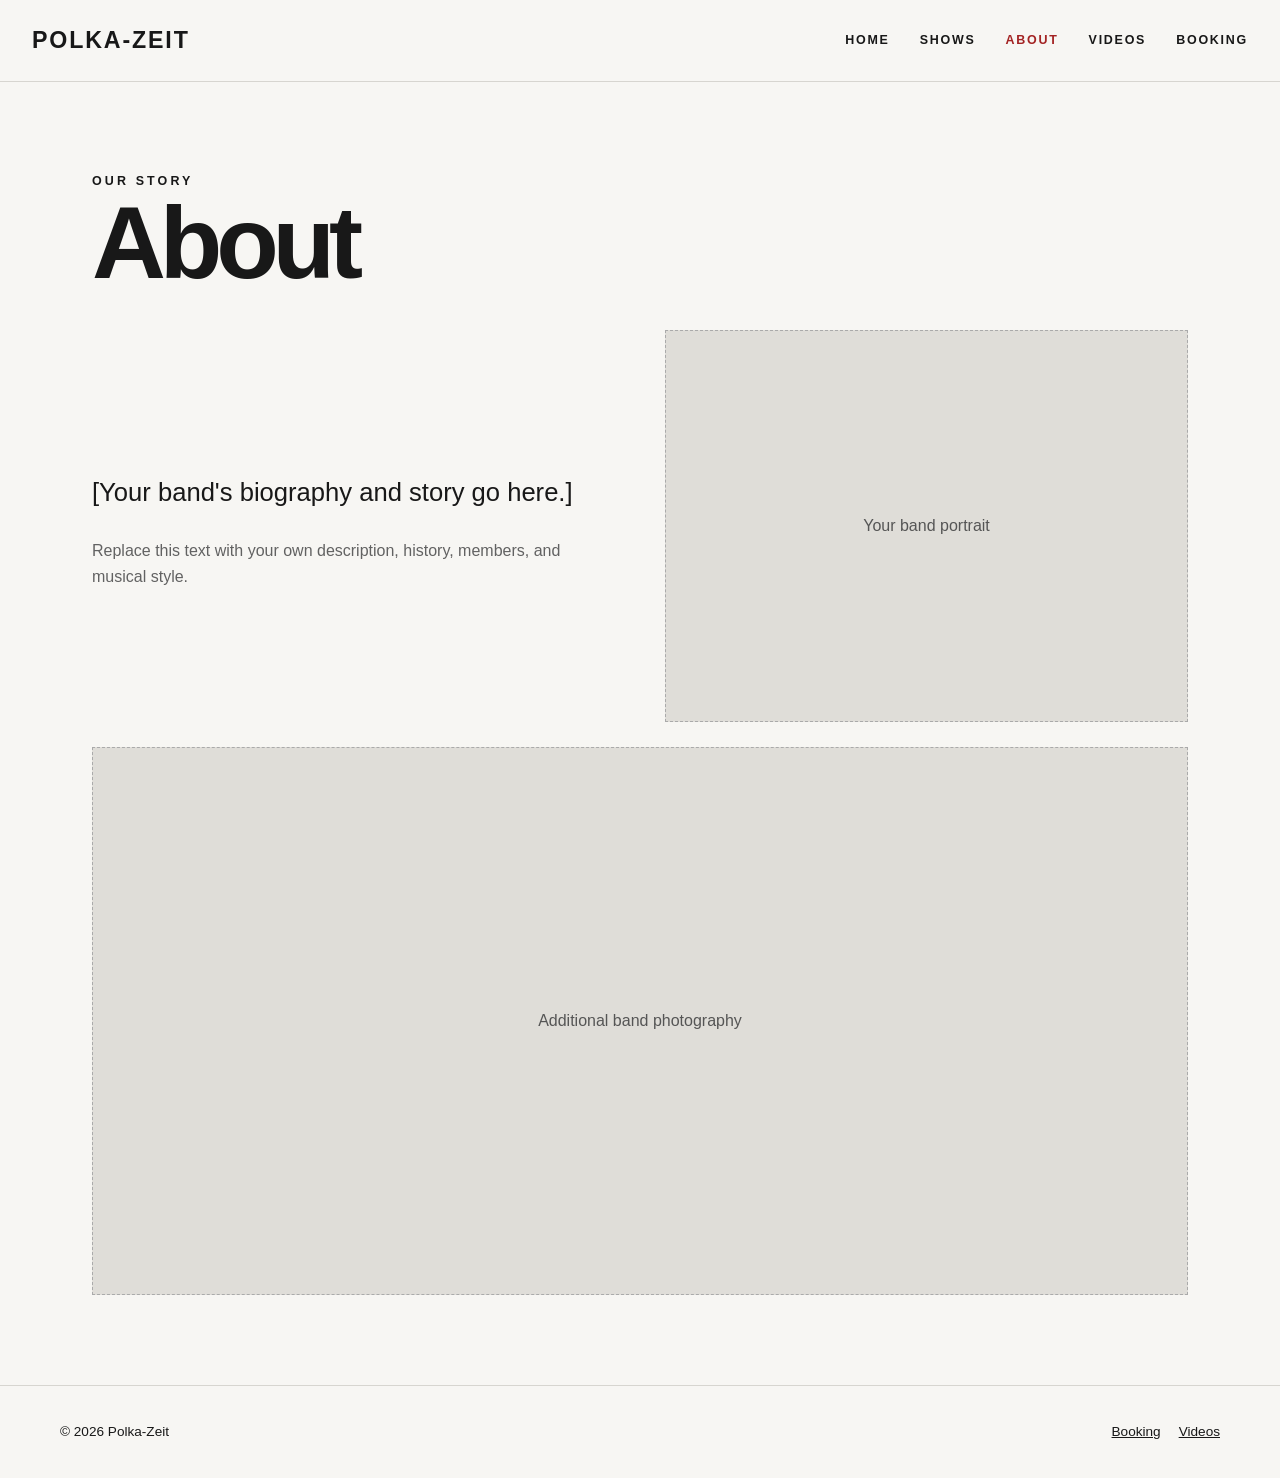
==== about.html @ d84d4af4 "Add files via upload" ====
<!doctype html><html lang="en"><head><meta charset="utf-8"><meta name="viewport" content="width=device-width,initial-scale=1"><meta name="description" content="Polka-Zeit — live music, upcoming shows, videos and booking."><title>About | Polka-Zeit</title><link rel="stylesheet" href="style.css"></head><body><header><nav class="nav" aria-label="Main navigation"><a class="brand" href="index.html">POLKA-ZEIT</a><button class="menu" aria-expanded="false" aria-controls="main-links">Menu ☰</button><div class="links" id="main-links"><a href="index.html" >Home</a><a href="shows.html" >Shows</a><a href="about.html" aria-current=page>About</a><a href="videos.html" >Videos</a><a href="booking.html" >Booking</a></div></nav></header><main><section class="container"><div class="eyebrow">Our story</div><h1 class="page-title">About</h1><div class="split"><div><p class="intro">[Your band's biography and story go here.]</p><p class="subtle">Replace this text with your own description, history, members, and musical style.</p></div><div class="photo-placeholder">Your band portrait</div></div><div class="spacer"></div><div class="photo-placeholder wide-photo">Additional band photography</div></section></main><footer><div class="footer-inner"><span>© <span id="year"></span> Polka-Zeit</span><span><a href="booking.html">Booking</a><a href="videos.html">Videos</a></span></div></footer><script src="script.js"></script><script>document.getElementById('year').textContent=new Date().getFullYear()</script></body></html>
---- style.css ----
:root{--bg:#f7f6f3;--ink:#181818;--muted:#626262;--line:#d7d5d0;--accent:#a32323}*{box-sizing:border-box}html{scroll-behavior:smooth}body{margin:0;background:var(--bg);color:var(--ink);font-family:Arial,Helvetica,sans-serif;line-height:1.6}a{color:inherit}header{position:relative;z-index:5;background:var(--bg);border-bottom:1px solid var(--line)}.nav{max-width:1300px;margin:auto;display:flex;align-items:center;justify-content:space-between;padding:22px 32px;gap:24px}.brand{text-decoration:none;font-size:1.45rem;font-weight:800;letter-spacing:.08em}.links{display:flex;gap:30px;align-items:center}.links a{text-decoration:none;text-transform:uppercase;font-size:.78rem;font-weight:700;letter-spacing:.14em}.links a:hover,.links a[aria-current=page]{color:var(--accent)}.menu{display:none;background:none;border:1px solid var(--ink);padding:8px 12px;font:inherit}.hero{min-height:72vh;display:grid;place-items:center;position:relative;background:#282828;color:white;text-align:center;padding:5rem 1.5rem;overflow:hidden}.hero-image{position:absolute;inset:0;background-size:cover;background-position:center;opacity:.58}.hero-inner{position:relative;z-index:1}.hero h1{font-size:clamp(3.2rem,10vw,9rem);letter-spacing:-.065em;line-height:.95;margin:0 0 1rem}.eyebrow{font-size:.78rem;text-transform:uppercase;letter-spacing:.25em;font-weight:700}.hero p{font-size:clamp(1rem,2vw,1.4rem)}.button{display:inline-block;padding:13px 25px;border:1px solid currentColor;text-transform:uppercase;letter-spacing:.14em;font-size:.78rem;font-weight:700;text-decoration:none;margin-top:1rem}.button:hover{background:var(--ink);color:white}.hero .button:hover{background:white;color:#111}.container{max-width:1160px;margin:auto;padding:90px 32px}.page-title{font-size:clamp(3rem,8vw,6.5rem);line-height:1;letter-spacing:-.06em;margin:0 0 35px}.intro{font-size:clamp(1.1rem,2.5vw,1.6rem);max-width:780px}.section-head{display:flex;justify-content:space-between;align-items:baseline;gap:20px;margin-bottom:25px}.section-head h2{font-size:clamp(2rem,5vw,4rem);letter-spacing:-.055em;line-height:1;margin:0}.feature-grid{display:grid;grid-template-columns:1fr 1fr;gap:30px}.photo-placeholder{background:#dfddd8;aspect-ratio:4/3;display:grid;place-items:center;color:#555;text-align:center;padding:2rem;border:1px dashed #aaa}.wide-photo{aspect-ratio:16/8}.feature-grid h3{font-size:1.6rem}.show{display:grid;grid-template-columns:120px 1fr auto;align-items:center;gap:30px;padding:27px 0;border-bottom:1px solid var(--line)}.show:first-child{border-top:1px solid var(--line)}.date{font-weight:800;font-size:1.15rem}.show h3{margin:0;font-size:1.35rem}.show p{margin:.2rem 0;color:var(--muted)}.video-grid{display:grid;grid-template-columns:repeat(2,minmax(0,1fr));gap:32px}.video{aspect-ratio:16/9;background:#252525;display:grid;place-items:center;color:white;text-decoration:none}.video:hover{background:#3c3c3c}.video-label{font-size:.8rem;letter-spacing:.1em;text-transform:uppercase}.split{display:grid;grid-template-columns:1fr 1fr;gap:50px;align-items:center}.subtle{color:var(--muted)}footer{border-top:1px solid var(--line);padding:35px 32px}.footer-inner{max-width:1160px;margin:auto;display:flex;justify-content:space-between;gap:25px;flex-wrap:wrap;font-size:.85rem}.footer-inner a{margin-left:18px}.note{background:#eeece7;padding:18px 22px;border-left:3px solid var(--accent);margin:25px 0}.spacer{height:25px}@media(max-width:700px){.nav{padding:17px 20px;flex-wrap:wrap}.menu{display:block}.links{display:none;width:100%;flex-direction:column;align-items:flex-start;gap:0}.links.open{display:flex}.links a{padding:12px 0;width:100%;border-top:1px solid var(--line)}.container{padding:65px 20px}.feature-grid,.video-grid,.split{grid-template-columns:1fr}.show{grid-template-columns:90px 1fr;gap:14px}.show .button{grid-column:2;justify-self:start;margin-top:0}.hero{min-height:65vh}.footer-inner a{margin:0 16px 0 0}}
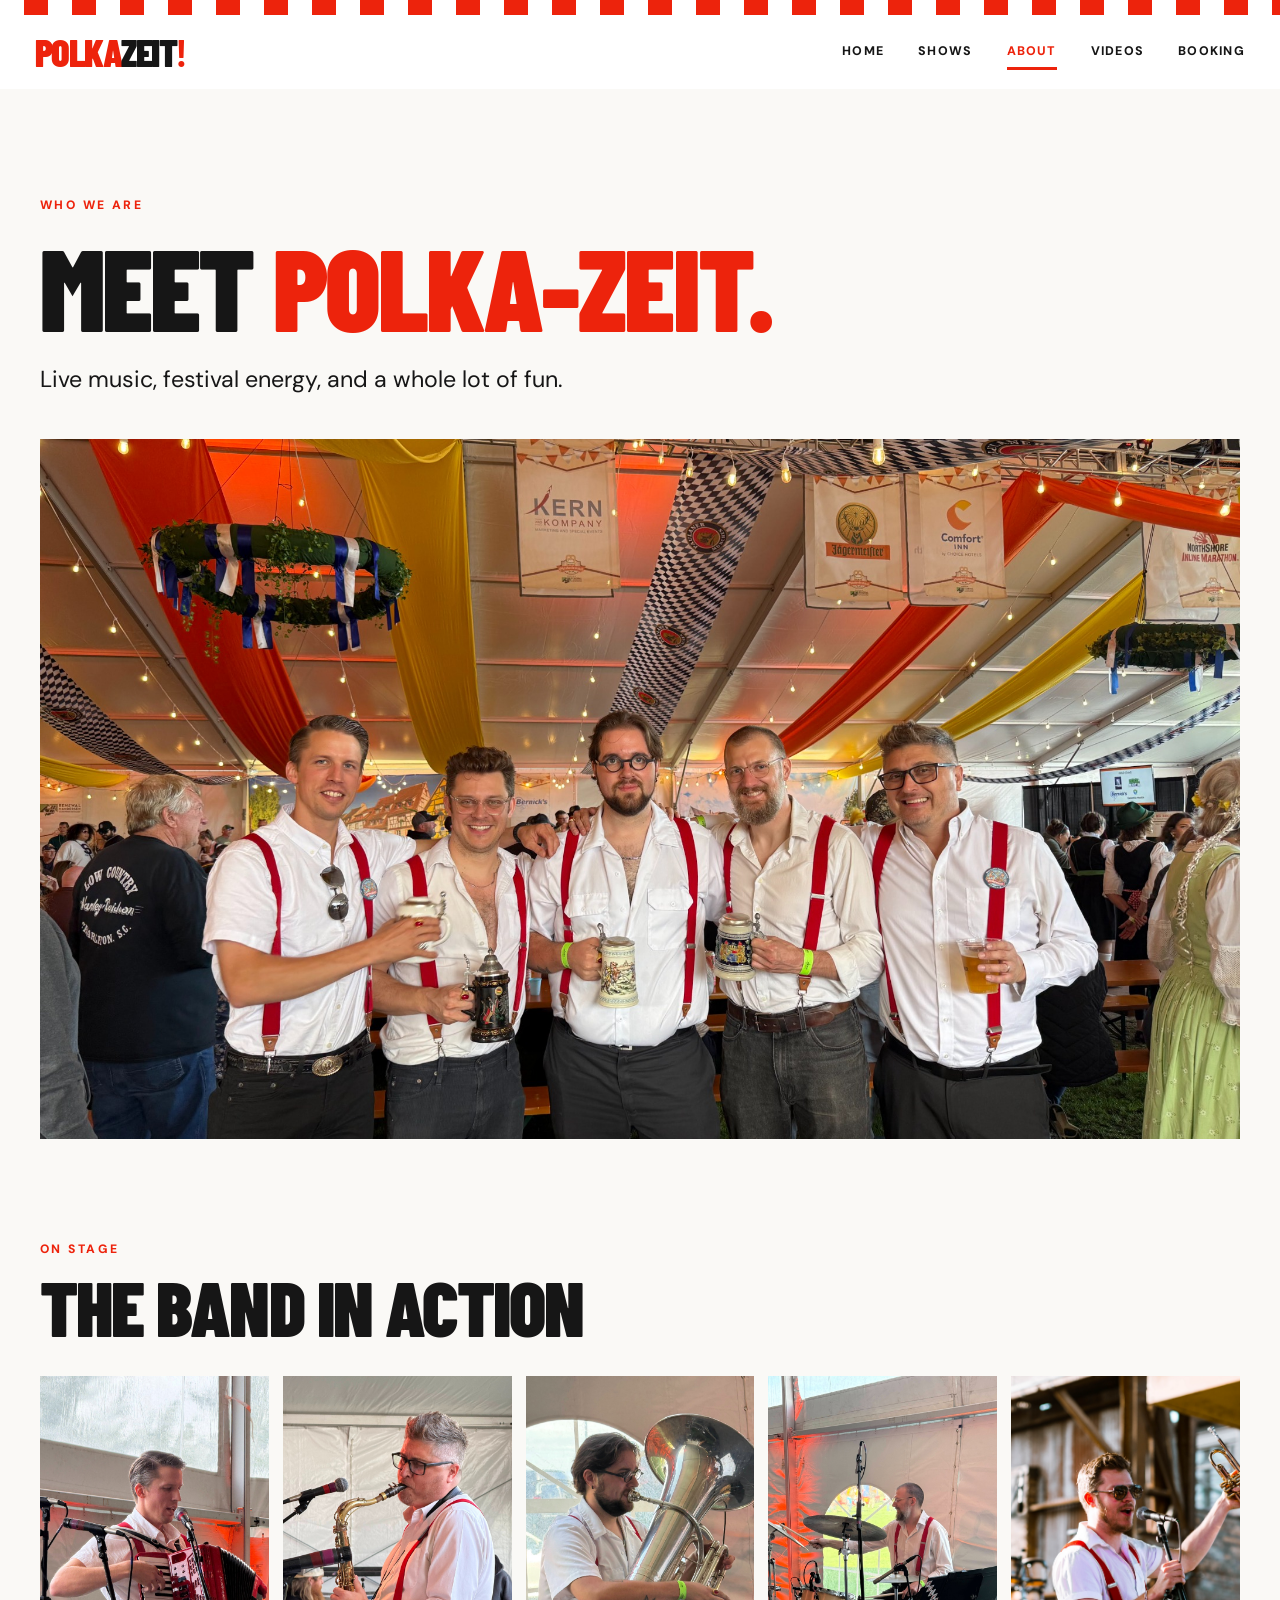
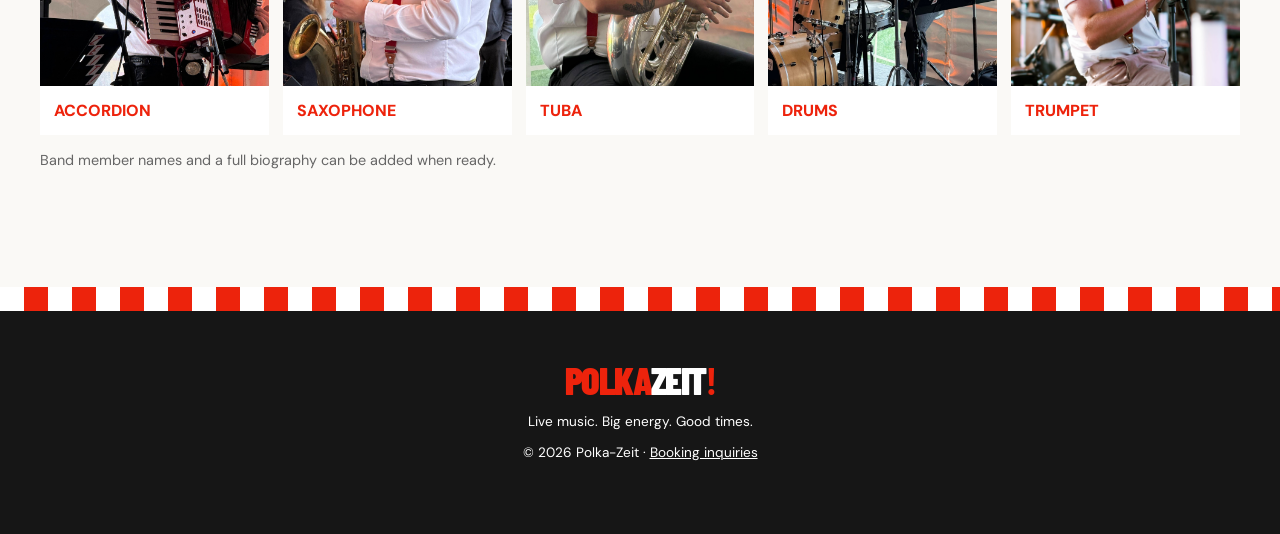
==== commit 84bc06df: "Add files via upload" ====
--- a/about.html
+++ b/about.html
@@ -1 +1 @@
-<!doctype html><html lang="en"><head><meta charset="utf-8"><meta name="viewport" content="width=device-width,initial-scale=1"><meta name="description" content="Polka-Zeit — live music, upcoming shows, videos and booking."><title>About | Polka-Zeit</title><link rel="stylesheet" href="style.css"></head><body><header><nav class="nav" aria-label="Main navigation"><a class="brand" href="index.html">POLKA-ZEIT</a><button class="menu" aria-expanded="false" aria-controls="main-links">Menu ☰</button><div class="links" id="main-links"><a href="index.html" >Home</a><a href="shows.html" >Shows</a><a href="about.html" aria-current=page>About</a><a href="videos.html" >Videos</a><a href="booking.html" >Booking</a></div></nav></header><main><section class="container"><div class="eyebrow">Our story</div><h1 class="page-title">About</h1><div class="split"><div><p class="intro">[Your band's biography and story go here.]</p><p class="subtle">Replace this text with your own description, history, members, and musical style.</p></div><div class="photo-placeholder">Your band portrait</div></div><div class="spacer"></div><div class="photo-placeholder wide-photo">Additional band photography</div></section></main><footer><div class="footer-inner"><span>© <span id="year"></span> Polka-Zeit</span><span><a href="booking.html">Booking</a><a href="videos.html">Videos</a></span></div></footer><script src="script.js"></script><script>document.getElementById('year').textContent=new Date().getFullYear()</script></body></html>+<!doctype html><html lang="en"><head><meta charset="utf-8"><meta name="viewport" content="width=device-width,initial-scale=1"><meta name="description" content="Polka-Zeit — live polka, festival music, videos, and booking."><title>About | Polka-Zeit</title><link rel="stylesheet" href="style.css"></head><body><div class="checker top" aria-hidden="true"></div><header class="site-header"><div class="nav-wrap"><a class="wordmark" href="index.html" aria-label="Polka-Zeit home">POLKA<span>ZEIT</span><b>!</b></a><button class="menu-toggle" aria-controls="site-nav" aria-expanded="false">MENU ☰</button><nav id="site-nav" aria-label="Main navigation"><a href="index.html">Home</a><a href="shows.html">Shows</a><a href="about.html" aria-current="page">About</a><a href="videos.html">Videos</a><a href="booking.html">Booking</a></nav></div></header><main><section class="page-hero wrap"><p class="kicker red">WHO WE ARE</p><h1>MEET <span>POLKA-ZEIT.</span></h1><p class="lead">Live music, festival energy, and a whole lot of fun.</p><img class="wide-image" src="assets/band-group.jpg" alt="Five members of Polka-Zeit at Oktoberfest"></section><section class="wrap section-pad"><p class="kicker red">ON STAGE</p><h2>THE BAND IN ACTION</h2><div class="people-grid"><figure><img src="assets/accordion-red.jpg" alt="Accordionist playing a red Roland accordion"><figcaption>Accordion</figcaption></figure><figure><img src="assets/sax.jpg" alt="Saxophonist playing onstage"><figcaption>Saxophone</figcaption></figure><figure><img src="assets/tuba.jpg" alt="Tuba player performing"><figcaption>Tuba</figcaption></figure><figure><img src="assets/drums.jpg" alt="Drummer performing"><figcaption>Drums</figcaption></figure><figure><img src="assets/trumpet.jpg" alt="Trumpet player singing onstage"><figcaption>Trumpet</figcaption></figure></div><p class="small-note">Band member names and a full biography can be added when ready.</p></section></main><footer><div class="checker" aria-hidden="true"></div><div class="footer-content"><a class="wordmark footer-mark" href="index.html">POLKA<span>ZEIT</span><b>!</b></a><p>Live music. Big energy. Good times.</p><p>© <span id="year"></span> Polka-Zeit · <a href="booking.html">Booking inquiries</a></p></div></footer><script src="script.js"></script></body></html>
--- a/style.css
+++ b/style.css
@@ -1 +1 @@
-:root{--bg:#f7f6f3;--ink:#181818;--muted:#626262;--line:#d7d5d0;--accent:#a32323}*{box-sizing:border-box}html{scroll-behavior:smooth}body{margin:0;background:var(--bg);color:var(--ink);font-family:Arial,Helvetica,sans-serif;line-height:1.6}a{color:inherit}header{position:relative;z-index:5;background:var(--bg);border-bottom:1px solid var(--line)}.nav{max-width:1300px;margin:auto;display:flex;align-items:center;justify-content:space-between;padding:22px 32px;gap:24px}.brand{text-decoration:none;font-size:1.45rem;font-weight:800;letter-spacing:.08em}.links{display:flex;gap:30px;align-items:center}.links a{text-decoration:none;text-transform:uppercase;font-size:.78rem;font-weight:700;letter-spacing:.14em}.links a:hover,.links a[aria-current=page]{color:var(--accent)}.menu{display:none;background:none;border:1px solid var(--ink);padding:8px 12px;font:inherit}.hero{min-height:72vh;display:grid;place-items:center;position:relative;background:#282828;color:white;text-align:center;padding:5rem 1.5rem;overflow:hidden}.hero-image{position:absolute;inset:0;background-size:cover;background-position:center;opacity:.58}.hero-inner{position:relative;z-index:1}.hero h1{font-size:clamp(3.2rem,10vw,9rem);letter-spacing:-.065em;line-height:.95;margin:0 0 1rem}.eyebrow{font-size:.78rem;text-transform:uppercase;letter-spacing:.25em;font-weight:700}.hero p{font-size:clamp(1rem,2vw,1.4rem)}.button{display:inline-block;padding:13px 25px;border:1px solid currentColor;text-transform:uppercase;letter-spacing:.14em;font-size:.78rem;font-weight:700;text-decoration:none;margin-top:1rem}.button:hover{background:var(--ink);color:white}.hero .button:hover{background:white;color:#111}.container{max-width:1160px;margin:auto;padding:90px 32px}.page-title{font-size:clamp(3rem,8vw,6.5rem);line-height:1;letter-spacing:-.06em;margin:0 0 35px}.intro{font-size:clamp(1.1rem,2.5vw,1.6rem);max-width:780px}.section-head{display:flex;justify-content:space-between;align-items:baseline;gap:20px;margin-bottom:25px}.section-head h2{font-size:clamp(2rem,5vw,4rem);letter-spacing:-.055em;line-height:1;margin:0}.feature-grid{display:grid;grid-template-columns:1fr 1fr;gap:30px}.photo-placeholder{background:#dfddd8;aspect-ratio:4/3;display:grid;place-items:center;color:#555;text-align:center;padding:2rem;border:1px dashed #aaa}.wide-photo{aspect-ratio:16/8}.feature-grid h3{font-size:1.6rem}.show{display:grid;grid-template-columns:120px 1fr auto;align-items:center;gap:30px;padding:27px 0;border-bottom:1px solid var(--line)}.show:first-child{border-top:1px solid var(--line)}.date{font-weight:800;font-size:1.15rem}.show h3{margin:0;font-size:1.35rem}.show p{margin:.2rem 0;color:var(--muted)}.video-grid{display:grid;grid-template-columns:repeat(2,minmax(0,1fr));gap:32px}.video{aspect-ratio:16/9;background:#252525;display:grid;place-items:center;color:white;text-decoration:none}.video:hover{background:#3c3c3c}.video-label{font-size:.8rem;letter-spacing:.1em;text-transform:uppercase}.split{display:grid;grid-template-columns:1fr 1fr;gap:50px;align-items:center}.subtle{color:var(--muted)}footer{border-top:1px solid var(--line);padding:35px 32px}.footer-inner{max-width:1160px;margin:auto;display:flex;justify-content:space-between;gap:25px;flex-wrap:wrap;font-size:.85rem}.footer-inner a{margin-left:18px}.note{background:#eeece7;padding:18px 22px;border-left:3px solid var(--accent);margin:25px 0}.spacer{height:25px}@media(max-width:700px){.nav{padding:17px 20px;flex-wrap:wrap}.menu{display:block}.links{display:none;width:100%;flex-direction:column;align-items:flex-start;gap:0}.links.open{display:flex}.links a{padding:12px 0;width:100%;border-top:1px solid var(--line)}.container{padding:65px 20px}.feature-grid,.video-grid,.split{grid-template-columns:1fr}.show{grid-template-columns:90px 1fr;gap:14px}.show .button{grid-column:2;justify-self:start;margin-top:0}.hero{min-height:65vh}.footer-inner a{margin:0 16px 0 0}}
+@import url('https://fonts.googleapis.com/css2?family=Barlow+Condensed:wght@500;600;700;800;900&family=DM+Sans:wght@400;500;600;700;800&display=swap');:root{--red:#ed230c;--ink:#161616;--white:#fff;--cream:#faf9f6}*{box-sizing:border-box}html{scroll-behavior:smooth}body{margin:0;background:var(--cream);color:var(--ink);font-family:'DM Sans',Arial,sans-serif}img{display:block;max-width:100%}a{color:inherit}.checker{height:24px;background-color:white;background-image:conic-gradient(var(--red) 25%,white 0 50%,var(--red) 0 75%,white 0);background-size:48px 48px}.checker.top{height:15px}.site-header{background:white;position:relative;z-index:4}.nav-wrap{max-width:1400px;margin:auto;display:flex;align-items:center;justify-content:space-between;padding:18px 35px;gap:25px}.wordmark{text-decoration:none;color:var(--red);font-family:'Barlow Condensed',Impact,sans-serif;font-size:clamp(1.8rem,3vw,2.5rem);font-weight:900;letter-spacing:-.04em;line-height:1}.wordmark span{color:var(--ink)}.wordmark b{color:var(--red)}nav{display:flex;align-items:center;gap:34px}nav a{text-decoration:none;font-size:.78rem;text-transform:uppercase;font-weight:800;letter-spacing:.1em;padding:8px 0;border-bottom:3px solid transparent}nav a:hover,nav a[aria-current="page"]{color:var(--red);border-color:var(--red)}.menu-toggle{display:none;background:white;border:2px solid var(--ink);font-weight:800;padding:9px 12px}.hero{height:min(760px,77vw);min-height:510px;position:relative;overflow:hidden;color:white;display:flex;align-items:center}.hero-photo{position:absolute;width:100%;height:100%;object-fit:cover;object-position:center 45%}.hero-shade{position:absolute;inset:0;background:linear-gradient(90deg,rgba(0,0,0,.81) 0%,rgba(0,0,0,.46) 50%,rgba(0,0,0,.1) 100%)}.hero-copy{position:relative;width:min(1250px,100%);margin:auto;padding:65px 40px}.kicker{font-size:.76rem;letter-spacing:.2em;font-weight:800;text-transform:uppercase}.red{color:var(--red)}h1,h2,h3{font-family:'Barlow Condensed',Impact,'Arial Narrow',sans-serif;font-weight:900;text-transform:uppercase;line-height:.9;letter-spacing:-.025em}h1{font-size:clamp(4rem,10vw,9rem);margin:22px 0}h1 span,.page-hero h1 span{color:var(--red)}.hero-sub{font-size:clamp(1.1rem,2.2vw,1.5rem);font-weight:700}.cta-row{display:flex;flex-wrap:wrap;gap:14px;margin-top:30px}.btn{display:inline-flex;align-items:center;justify-content:center;padding:16px 25px;font-weight:800;font-size:.85rem;letter-spacing:.07em;text-decoration:none;text-transform:uppercase;transition:transform .2s}.btn:hover{transform:translateY(-3px)}.btn-red{background:var(--red);color:white}.btn-outline{border:2px solid white;color:white}.btn-white{background:white;color:var(--red)}.divider-check{height:30px}.wrap{width:min(1200px,calc(100% - 64px));margin:auto}.intro-section{padding:100px 0 90px;text-align:center}.intro-section h2{font-size:clamp(3.8rem,8vw,7rem);margin:18px 0}.intro-section h2 em{font-style:normal;color:var(--red)}.lead{font-size:clamp(1.1rem,2vw,1.45rem);line-height:1.6;max-width:720px}.intro-section .lead{margin:0 auto 26px}.text-link{font-weight:800;text-decoration:none;color:var(--red);text-transform:uppercase}.image-feature{display:grid;grid-template-columns:1.25fr 1fr;background:white;align-items:center}.image-feature>img{width:100%;height:480px;object-fit:cover}.feature-copy{padding:55px}.feature-copy h2,.booking-panel h2{font-size:clamp(3rem,5vw,5rem);margin:20px 0}.feature-copy p:not(.kicker){line-height:1.7}.tile-section{padding:100px 0}.section-title h2,.section-pad h2{font-size:clamp(3rem,6vw,5.5rem);margin:15px 0 35px}.tiles{display:grid;grid-template-columns:repeat(3,1fr);gap:20px}.tile{text-decoration:none;background:white;overflow:hidden}.tile img{width:100%;height:280px;object-fit:cover;transition:transform .25s}.tile:hover img{transform:scale(1.03)}.tile span{display:flex;justify-content:space-between;align-items:center;padding:18px 20px;font-family:'Barlow Condensed',Impact,sans-serif;font-size:2rem;font-weight:900;color:var(--red)}.banner{position:relative;min-height:450px;color:white;display:flex;align-items:center;overflow:hidden}.banner>img{position:absolute;inset:0;width:100%;height:100%;object-fit:cover}.banner:before{content:'';position:absolute;inset:0;background:rgba(0,0,0,.65);z-index:1}.banner>div{position:relative;z-index:2;width:min(1200px,calc(100% - 64px));margin:auto;padding:60px 0}.banner h2{font-size:clamp(4rem,8vw,8rem);margin:20px 0 30px}.page-hero{padding-top:95px;padding-bottom:90px}.page-hero h1{font-size:clamp(4.5rem,9vw,8rem)}.page-hero .lead{margin-bottom:40px}.wide-image{width:100%;max-height:700px;object-fit:cover}.section-pad{padding-bottom:100px}.people-grid{display:grid;grid-template-columns:repeat(5,minmax(0,1fr));gap:14px}.people-grid figure{margin:0;background:white}.people-grid img{width:100%;height:310px;object-fit:cover;object-position:center top}.people-grid figcaption{padding:14px;font-weight:800;text-transform:uppercase;color:var(--red)}.small-note{font-size:.9rem;color:#666;line-height:1.6}.empty-shows{padding:55px;background:white;border-left:8px solid var(--red);margin-top:55px}.empty-shows strong{font-family:'Barlow Condensed',Impact,sans-serif;font-size:2.7rem}.empty-shows p{font-size:1.1rem}.video-spotlight{display:grid;grid-template-columns:1.25fr 1fr;gap:40px;align-items:center;background:white;padding:24px}.video-spotlight img{width:100%}.video-spotlight h2{font-size:clamp(2.5rem,5vw,4.5rem);margin:10px 0}.video-spotlight p{line-height:1.6}.photo-strip{display:grid;grid-template-columns:1fr 1fr;gap:20px;margin-top:30px}.photo-strip img{width:100%;height:330px;object-fit:cover}.booking-panel{display:grid;grid-template-columns:1fr 1fr;background:white;gap:20px;align-items:center}.booking-panel>div{padding:50px}.booking-panel>img{height:520px;width:100%;object-fit:cover}footer{background:var(--ink);color:white}.footer-content{padding:50px 32px 60px;text-align:center}.footer-mark span{color:white}.footer-content p{font-size:.85rem}.footer-content a:not(.wordmark){color:white}@media(max-width:850px){.nav-wrap{padding:15px 20px;flex-wrap:wrap}.menu-toggle{display:block}nav{display:none;flex-direction:column;align-items:stretch;width:100%;gap:0}nav.open{display:flex}nav a{padding:14px 0;border-bottom:1px solid #eee}.hero{min-height:540px;height:68vh}.hero-copy{padding:45px 25px}.wrap{width:calc(100% - 36px)}.intro-section{padding:70px 0}.image-feature,.video-spotlight,.booking-panel{grid-template-columns:1fr}.image-feature>img{height:350px}.feature-copy,.booking-panel>div{padding:32px}.tiles{gap:12px}.tile img{height:180px}.people-grid{grid-template-columns:repeat(3,1fr)}.page-hero{padding-top:65px}}@media(max-width:550px){.tiles{grid-template-columns:1fr}.tile img{height:230px}.people-grid{grid-template-columns:repeat(2,1fr)}.people-grid img{height:230px}.photo-strip{grid-template-columns:1fr}.hero h1{font-size:clamp(4rem,18vw,6rem)}.hero{min-height:560px}.banner{min-height:360px}.checker{background-size:36px 36px;height:18px}.cta-row{flex-direction:column;align-items:flex-start}}
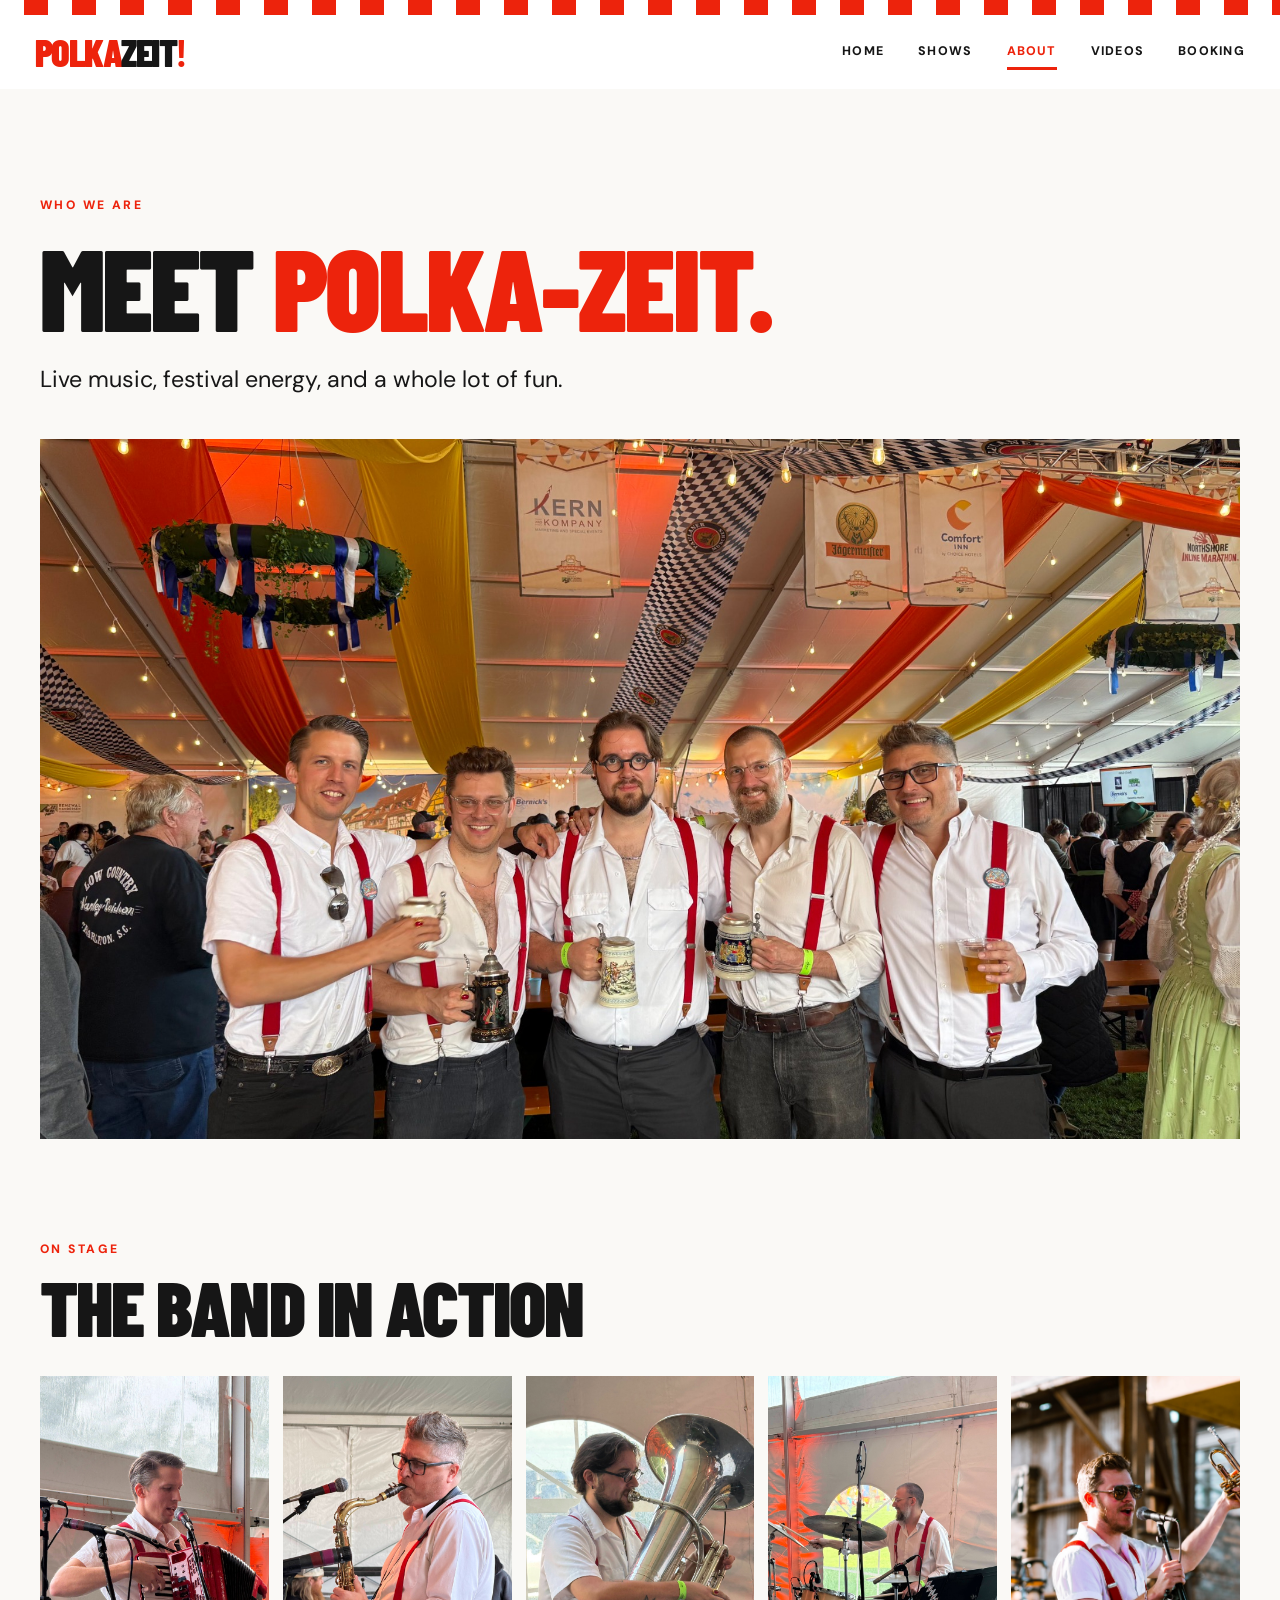
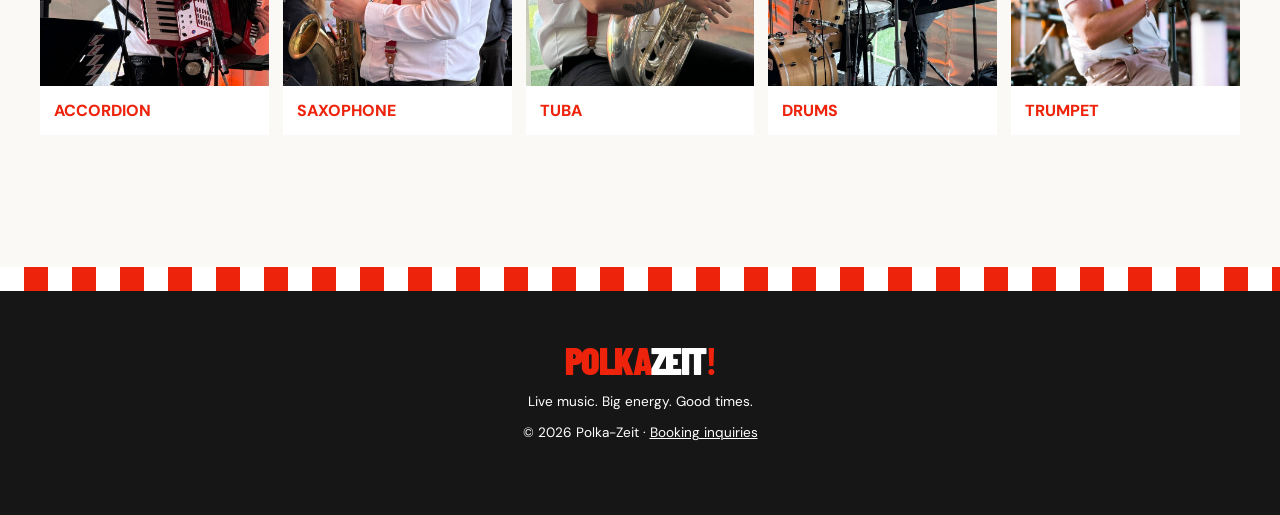
==== commit a8669045: "Add files via upload" ====
--- a/about.html
+++ b/about.html
@@ -1 +1 @@
-<!doctype html><html lang="en"><head><meta charset="utf-8"><meta name="viewport" content="width=device-width,initial-scale=1"><meta name="description" content="Polka-Zeit — live polka, festival music, videos, and booking."><title>About | Polka-Zeit</title><link rel="stylesheet" href="style.css"></head><body><div class="checker top" aria-hidden="true"></div><header class="site-header"><div class="nav-wrap"><a class="wordmark" href="index.html" aria-label="Polka-Zeit home">POLKA<span>ZEIT</span><b>!</b></a><button class="menu-toggle" aria-controls="site-nav" aria-expanded="false">MENU ☰</button><nav id="site-nav" aria-label="Main navigation"><a href="index.html">Home</a><a href="shows.html">Shows</a><a href="about.html" aria-current="page">About</a><a href="videos.html">Videos</a><a href="booking.html">Booking</a></nav></div></header><main><section class="page-hero wrap"><p class="kicker red">WHO WE ARE</p><h1>MEET <span>POLKA-ZEIT.</span></h1><p class="lead">Live music, festival energy, and a whole lot of fun.</p><img class="wide-image" src="assets/band-group.jpg" alt="Five members of Polka-Zeit at Oktoberfest"></section><section class="wrap section-pad"><p class="kicker red">ON STAGE</p><h2>THE BAND IN ACTION</h2><div class="people-grid"><figure><img src="assets/accordion-red.jpg" alt="Accordionist playing a red Roland accordion"><figcaption>Accordion</figcaption></figure><figure><img src="assets/sax.jpg" alt="Saxophonist playing onstage"><figcaption>Saxophone</figcaption></figure><figure><img src="assets/tuba.jpg" alt="Tuba player performing"><figcaption>Tuba</figcaption></figure><figure><img src="assets/drums.jpg" alt="Drummer performing"><figcaption>Drums</figcaption></figure><figure><img src="assets/trumpet.jpg" alt="Trumpet player singing onstage"><figcaption>Trumpet</figcaption></figure></div><p class="small-note">Band member names and a full biography can be added when ready.</p></section></main><footer><div class="checker" aria-hidden="true"></div><div class="footer-content"><a class="wordmark footer-mark" href="index.html">POLKA<span>ZEIT</span><b>!</b></a><p>Live music. Big energy. Good times.</p><p>© <span id="year"></span> Polka-Zeit · <a href="booking.html">Booking inquiries</a></p></div></footer><script src="script.js"></script></body></html>+<!doctype html><html lang="en"><head><meta charset="utf-8"><meta name="viewport" content="width=device-width,initial-scale=1"><meta name="description" content="Polka-Zeit — live polka, festival music, videos, and booking."><title>About | Polka-Zeit</title><link rel="stylesheet" href="style.css"></head><body><div class="checker top" aria-hidden="true"></div><header class="site-header"><div class="nav-wrap"><a class="wordmark" href="index.html" aria-label="Polka-Zeit home">POLKA<span>ZEIT</span><b>!</b></a><button class="menu-toggle" aria-controls="site-nav" aria-expanded="false">MENU ☰</button><nav id="site-nav" aria-label="Main navigation"><a href="index.html">Home</a><a href="shows.html">Shows</a><a href="about.html" aria-current="page">About</a><a href="videos.html">Videos</a><a href="booking.html">Booking</a></nav></div></header><main><section class="page-hero wrap"><p class="kicker red">WHO WE ARE</p><h1>MEET <span>POLKA-ZEIT.</span></h1><p class="lead"><span id="about-introduction">Live music, festival energy, and a whole lot of fun.</span></p><img class="wide-image" src="assets/band-group.jpg" alt="Five members of Polka-Zeit at Oktoberfest"></section><section class="wrap section-pad"><p class="kicker red">ON STAGE</p><h2>THE BAND IN ACTION</h2><div class="people-grid"><figure><img src="assets/accordion-red.jpg" alt="Accordionist playing a red Roland accordion"><figcaption>Accordion</figcaption></figure><figure><img src="assets/sax.jpg" alt="Saxophonist playing onstage"><figcaption>Saxophone</figcaption></figure><figure><img src="assets/tuba.jpg" alt="Tuba player performing"><figcaption>Tuba</figcaption></figure><figure><img src="assets/drums.jpg" alt="Drummer performing"><figcaption>Drums</figcaption></figure><figure><img src="assets/trumpet.jpg" alt="Trumpet player singing onstage"><figcaption>Trumpet</figcaption></figure></div><div id="member-bios" class="bio-grid" hidden></div></section></main><footer><div class="checker" aria-hidden="true"></div><div class="footer-content"><a class="wordmark footer-mark" href="index.html">POLKA<span>ZEIT</span><b>!</b></a><p class="footer-tagline">Live music. Big energy. Good times.</p><p>© <span id="year"></span> Polka-Zeit · <a href="booking.html">Booking inquiries</a></p></div></footer><script src="script.js"></script><script src="sheet-config.js"></script><script src="sheet-content.js"></script></body></html>
--- a/style.css
+++ b/style.css
@@ -1 +1,3 @@
-@import url('https://fonts.googleapis.com/css2?family=Barlow+Condensed:wght@500;600;700;800;900&family=DM+Sans:wght@400;500;600;700;800&display=swap');:root{--red:#ed230c;--ink:#161616;--white:#fff;--cream:#faf9f6}*{box-sizing:border-box}html{scroll-behavior:smooth}body{margin:0;background:var(--cream);color:var(--ink);font-family:'DM Sans',Arial,sans-serif}img{display:block;max-width:100%}a{color:inherit}.checker{height:24px;background-color:white;background-image:conic-gradient(var(--red) 25%,white 0 50%,var(--red) 0 75%,white 0);background-size:48px 48px}.checker.top{height:15px}.site-header{background:white;position:relative;z-index:4}.nav-wrap{max-width:1400px;margin:auto;display:flex;align-items:center;justify-content:space-between;padding:18px 35px;gap:25px}.wordmark{text-decoration:none;color:var(--red);font-family:'Barlow Condensed',Impact,sans-serif;font-size:clamp(1.8rem,3vw,2.5rem);font-weight:900;letter-spacing:-.04em;line-height:1}.wordmark span{color:var(--ink)}.wordmark b{color:var(--red)}nav{display:flex;align-items:center;gap:34px}nav a{text-decoration:none;font-size:.78rem;text-transform:uppercase;font-weight:800;letter-spacing:.1em;padding:8px 0;border-bottom:3px solid transparent}nav a:hover,nav a[aria-current="page"]{color:var(--red);border-color:var(--red)}.menu-toggle{display:none;background:white;border:2px solid var(--ink);font-weight:800;padding:9px 12px}.hero{height:min(760px,77vw);min-height:510px;position:relative;overflow:hidden;color:white;display:flex;align-items:center}.hero-photo{position:absolute;width:100%;height:100%;object-fit:cover;object-position:center 45%}.hero-shade{position:absolute;inset:0;background:linear-gradient(90deg,rgba(0,0,0,.81) 0%,rgba(0,0,0,.46) 50%,rgba(0,0,0,.1) 100%)}.hero-copy{position:relative;width:min(1250px,100%);margin:auto;padding:65px 40px}.kicker{font-size:.76rem;letter-spacing:.2em;font-weight:800;text-transform:uppercase}.red{color:var(--red)}h1,h2,h3{font-family:'Barlow Condensed',Impact,'Arial Narrow',sans-serif;font-weight:900;text-transform:uppercase;line-height:.9;letter-spacing:-.025em}h1{font-size:clamp(4rem,10vw,9rem);margin:22px 0}h1 span,.page-hero h1 span{color:var(--red)}.hero-sub{font-size:clamp(1.1rem,2.2vw,1.5rem);font-weight:700}.cta-row{display:flex;flex-wrap:wrap;gap:14px;margin-top:30px}.btn{display:inline-flex;align-items:center;justify-content:center;padding:16px 25px;font-weight:800;font-size:.85rem;letter-spacing:.07em;text-decoration:none;text-transform:uppercase;transition:transform .2s}.btn:hover{transform:translateY(-3px)}.btn-red{background:var(--red);color:white}.btn-outline{border:2px solid white;color:white}.btn-white{background:white;color:var(--red)}.divider-check{height:30px}.wrap{width:min(1200px,calc(100% - 64px));margin:auto}.intro-section{padding:100px 0 90px;text-align:center}.intro-section h2{font-size:clamp(3.8rem,8vw,7rem);margin:18px 0}.intro-section h2 em{font-style:normal;color:var(--red)}.lead{font-size:clamp(1.1rem,2vw,1.45rem);line-height:1.6;max-width:720px}.intro-section .lead{margin:0 auto 26px}.text-link{font-weight:800;text-decoration:none;color:var(--red);text-transform:uppercase}.image-feature{display:grid;grid-template-columns:1.25fr 1fr;background:white;align-items:center}.image-feature>img{width:100%;height:480px;object-fit:cover}.feature-copy{padding:55px}.feature-copy h2,.booking-panel h2{font-size:clamp(3rem,5vw,5rem);margin:20px 0}.feature-copy p:not(.kicker){line-height:1.7}.tile-section{padding:100px 0}.section-title h2,.section-pad h2{font-size:clamp(3rem,6vw,5.5rem);margin:15px 0 35px}.tiles{display:grid;grid-template-columns:repeat(3,1fr);gap:20px}.tile{text-decoration:none;background:white;overflow:hidden}.tile img{width:100%;height:280px;object-fit:cover;transition:transform .25s}.tile:hover img{transform:scale(1.03)}.tile span{display:flex;justify-content:space-between;align-items:center;padding:18px 20px;font-family:'Barlow Condensed',Impact,sans-serif;font-size:2rem;font-weight:900;color:var(--red)}.banner{position:relative;min-height:450px;color:white;display:flex;align-items:center;overflow:hidden}.banner>img{position:absolute;inset:0;width:100%;height:100%;object-fit:cover}.banner:before{content:'';position:absolute;inset:0;background:rgba(0,0,0,.65);z-index:1}.banner>div{position:relative;z-index:2;width:min(1200px,calc(100% - 64px));margin:auto;padding:60px 0}.banner h2{font-size:clamp(4rem,8vw,8rem);margin:20px 0 30px}.page-hero{padding-top:95px;padding-bottom:90px}.page-hero h1{font-size:clamp(4.5rem,9vw,8rem)}.page-hero .lead{margin-bottom:40px}.wide-image{width:100%;max-height:700px;object-fit:cover}.section-pad{padding-bottom:100px}.people-grid{display:grid;grid-template-columns:repeat(5,minmax(0,1fr));gap:14px}.people-grid figure{margin:0;background:white}.people-grid img{width:100%;height:310px;object-fit:cover;object-position:center top}.people-grid figcaption{padding:14px;font-weight:800;text-transform:uppercase;color:var(--red)}.small-note{font-size:.9rem;color:#666;line-height:1.6}.empty-shows{padding:55px;background:white;border-left:8px solid var(--red);margin-top:55px}.empty-shows strong{font-family:'Barlow Condensed',Impact,sans-serif;font-size:2.7rem}.empty-shows p{font-size:1.1rem}.video-spotlight{display:grid;grid-template-columns:1.25fr 1fr;gap:40px;align-items:center;background:white;padding:24px}.video-spotlight img{width:100%}.video-spotlight h2{font-size:clamp(2.5rem,5vw,4.5rem);margin:10px 0}.video-spotlight p{line-height:1.6}.photo-strip{display:grid;grid-template-columns:1fr 1fr;gap:20px;margin-top:30px}.photo-strip img{width:100%;height:330px;object-fit:cover}.booking-panel{display:grid;grid-template-columns:1fr 1fr;background:white;gap:20px;align-items:center}.booking-panel>div{padding:50px}.booking-panel>img{height:520px;width:100%;object-fit:cover}footer{background:var(--ink);color:white}.footer-content{padding:50px 32px 60px;text-align:center}.footer-mark span{color:white}.footer-content p{font-size:.85rem}.footer-content a:not(.wordmark){color:white}@media(max-width:850px){.nav-wrap{padding:15px 20px;flex-wrap:wrap}.menu-toggle{display:block}nav{display:none;flex-direction:column;align-items:stretch;width:100%;gap:0}nav.open{display:flex}nav a{padding:14px 0;border-bottom:1px solid #eee}.hero{min-height:540px;height:68vh}.hero-copy{padding:45px 25px}.wrap{width:calc(100% - 36px)}.intro-section{padding:70px 0}.image-feature,.video-spotlight,.booking-panel{grid-template-columns:1fr}.image-feature>img{height:350px}.feature-copy,.booking-panel>div{padding:32px}.tiles{gap:12px}.tile img{height:180px}.people-grid{grid-template-columns:repeat(3,1fr)}.page-hero{padding-top:65px}}@media(max-width:550px){.tiles{grid-template-columns:1fr}.tile img{height:230px}.people-grid{grid-template-columns:repeat(2,1fr)}.people-grid img{height:230px}.photo-strip{grid-template-columns:1fr}.hero h1{font-size:clamp(4rem,18vw,6rem)}.hero{min-height:560px}.banner{min-height:360px}.checker{background-size:36px 36px;height:18px}.cta-row{flex-direction:column;align-items:flex-start}}+@import url('https://fonts.googleapis.com/css2?family=Barlow+Condensed:wght@500;600;700;800;900&family=DM+Sans:wght@400;500;600;700;800&display=swap');:root{--red:#ed230c;--ink:#161616;--white:#fff;--cream:#faf9f6}*{box-sizing:border-box}html{scroll-behavior:smooth}body{margin:0;background:var(--cream);color:var(--ink);font-family:'DM Sans',Arial,sans-serif}img{display:block;max-width:100%}a{color:inherit}.checker{height:24px;background-color:white;background-image:conic-gradient(var(--red) 25%,white 0 50%,var(--red) 0 75%,white 0);background-size:48px 48px}.checker.top{height:15px}.site-header{background:white;position:relative;z-index:4}.nav-wrap{max-width:1400px;margin:auto;display:flex;align-items:center;justify-content:space-between;padding:18px 35px;gap:25px}.wordmark{text-decoration:none;color:var(--red);font-family:'Barlow Condensed',Impact,sans-serif;font-size:clamp(1.8rem,3vw,2.5rem);font-weight:900;letter-spacing:-.04em;line-height:1}.wordmark span{color:var(--ink)}.wordmark b{color:var(--red)}nav{display:flex;align-items:center;gap:34px}nav a{text-decoration:none;font-size:.78rem;text-transform:uppercase;font-weight:800;letter-spacing:.1em;padding:8px 0;border-bottom:3px solid transparent}nav a:hover,nav a[aria-current="page"]{color:var(--red);border-color:var(--red)}.menu-toggle{display:none;background:white;border:2px solid var(--ink);font-weight:800;padding:9px 12px}.hero{height:min(760px,77vw);min-height:510px;position:relative;overflow:hidden;color:white;display:flex;align-items:center}.hero-photo{position:absolute;width:100%;height:100%;object-fit:cover;object-position:center 45%}.hero-shade{position:absolute;inset:0;background:linear-gradient(90deg,rgba(0,0,0,.81) 0%,rgba(0,0,0,.46) 50%,rgba(0,0,0,.1) 100%)}.hero-copy{position:relative;width:min(1250px,100%);margin:auto;padding:65px 40px}.kicker{font-size:.76rem;letter-spacing:.2em;font-weight:800;text-transform:uppercase}.red{color:var(--red)}h1,h2,h3{font-family:'Barlow Condensed',Impact,'Arial Narrow',sans-serif;font-weight:900;text-transform:uppercase;line-height:.9;letter-spacing:-.025em}h1{font-size:clamp(4rem,10vw,9rem);margin:22px 0}h1 span,.page-hero h1 span{color:var(--red)}.hero-sub{font-size:clamp(1.1rem,2.2vw,1.5rem);font-weight:700}.cta-row{display:flex;flex-wrap:wrap;gap:14px;margin-top:30px}.btn{display:inline-flex;align-items:center;justify-content:center;padding:16px 25px;font-weight:800;font-size:.85rem;letter-spacing:.07em;text-decoration:none;text-transform:uppercase;transition:transform .2s}.btn:hover{transform:translateY(-3px)}.btn-red{background:var(--red);color:white}.btn-outline{border:2px solid white;color:white}.btn-white{background:white;color:var(--red)}.divider-check{height:30px}.wrap{width:min(1200px,calc(100% - 64px));margin:auto}.intro-section{padding:100px 0 90px;text-align:center}.intro-section h2{font-size:clamp(3.8rem,8vw,7rem);margin:18px 0}.intro-section h2 em{font-style:normal;color:var(--red)}.lead{font-size:clamp(1.1rem,2vw,1.45rem);line-height:1.6;max-width:720px}.intro-section .lead{margin:0 auto 26px}.text-link{font-weight:800;text-decoration:none;color:var(--red);text-transform:uppercase}.image-feature{display:grid;grid-template-columns:1.25fr 1fr;background:white;align-items:center}.image-feature>img{width:100%;height:480px;object-fit:cover}.feature-copy{padding:55px}.feature-copy h2,.booking-panel h2{font-size:clamp(3rem,5vw,5rem);margin:20px 0}.feature-copy p:not(.kicker){line-height:1.7}.tile-section{padding:100px 0}.section-title h2,.section-pad h2{font-size:clamp(3rem,6vw,5.5rem);margin:15px 0 35px}.tiles{display:grid;grid-template-columns:repeat(3,1fr);gap:20px}.tile{text-decoration:none;background:white;overflow:hidden}.tile img{width:100%;height:280px;object-fit:cover;transition:transform .25s}.tile:hover img{transform:scale(1.03)}.tile span{display:flex;justify-content:space-between;align-items:center;padding:18px 20px;font-family:'Barlow Condensed',Impact,sans-serif;font-size:2rem;font-weight:900;color:var(--red)}.banner{position:relative;min-height:450px;color:white;display:flex;align-items:center;overflow:hidden}.banner>img{position:absolute;inset:0;width:100%;height:100%;object-fit:cover}.banner:before{content:'';position:absolute;inset:0;background:rgba(0,0,0,.65);z-index:1}.banner>div{position:relative;z-index:2;width:min(1200px,calc(100% - 64px));margin:auto;padding:60px 0}.banner h2{font-size:clamp(4rem,8vw,8rem);margin:20px 0 30px}.page-hero{padding-top:95px;padding-bottom:90px}.page-hero h1{font-size:clamp(4.5rem,9vw,8rem)}.page-hero .lead{margin-bottom:40px}.wide-image{width:100%;max-height:700px;object-fit:cover}.section-pad{padding-bottom:100px}.people-grid{display:grid;grid-template-columns:repeat(5,minmax(0,1fr));gap:14px}.people-grid figure{margin:0;background:white}.people-grid img{width:100%;height:310px;object-fit:cover;object-position:center top}.people-grid figcaption{padding:14px;font-weight:800;text-transform:uppercase;color:var(--red)}.small-note{font-size:.9rem;color:#666;line-height:1.6}.empty-shows{padding:55px;background:white;border-left:8px solid var(--red);margin-top:55px}.empty-shows strong{font-family:'Barlow Condensed',Impact,sans-serif;font-size:2.7rem}.empty-shows p{font-size:1.1rem}.video-spotlight{display:grid;grid-template-columns:1.25fr 1fr;gap:40px;align-items:center;background:white;padding:24px}.video-spotlight img{width:100%}.video-spotlight h2{font-size:clamp(2.5rem,5vw,4.5rem);margin:10px 0}.video-spotlight p{line-height:1.6}.photo-strip{display:grid;grid-template-columns:1fr 1fr;gap:20px;margin-top:30px}.photo-strip img{width:100%;height:330px;object-fit:cover}.booking-panel{display:grid;grid-template-columns:1fr 1fr;background:white;gap:20px;align-items:center}.booking-panel>div{padding:50px}.booking-panel>img{height:520px;width:100%;object-fit:cover}footer{background:var(--ink);color:white}.footer-content{padding:50px 32px 60px;text-align:center}.footer-mark span{color:white}.footer-content p{font-size:.85rem}.footer-content a:not(.wordmark){color:white}@media(max-width:850px){.nav-wrap{padding:15px 20px;flex-wrap:wrap}.menu-toggle{display:block}nav{display:none;flex-direction:column;align-items:stretch;width:100%;gap:0}nav.open{display:flex}nav a{padding:14px 0;border-bottom:1px solid #eee}.hero{min-height:540px;height:68vh}.hero-copy{padding:45px 25px}.wrap{width:calc(100% - 36px)}.intro-section{padding:70px 0}.image-feature,.video-spotlight,.booking-panel{grid-template-columns:1fr}.image-feature>img{height:350px}.feature-copy,.booking-panel>div{padding:32px}.tiles{gap:12px}.tile img{height:180px}.people-grid{grid-template-columns:repeat(3,1fr)}.page-hero{padding-top:65px}}@media(max-width:550px){.tiles{grid-template-columns:1fr}.tile img{height:230px}.people-grid{grid-template-columns:repeat(2,1fr)}.people-grid img{height:230px}.photo-strip{grid-template-columns:1fr}.hero h1{font-size:clamp(4rem,18vw,6rem)}.hero{min-height:560px}.banner{min-height:360px}.checker{background-size:36px 36px;height:18px}.cta-row{flex-direction:column;align-items:flex-start}}
+/* Google Sheets managed sections */
+.shows-list{display:grid;gap:14px;margin-top:28px}.show-entry{display:grid;grid-template-columns:160px 1fr auto;gap:22px;align-items:center;padding:24px;border:2px solid #e7e1dc;background:#fff}.show-date{font-weight:900;color:#bf1f2d;font-size:1.2rem}.show-details h3,.bio-card h3,.video-card h3{margin:0 0 6px}.show-details p{margin:3px 0}.show-location{font-weight:700}.past-shows{padding-top:30px}.empty-list{padding:26px;border:2px dashed #d6c8c8;font-weight:700}.bio-grid{display:grid;grid-template-columns:repeat(auto-fit,minmax(260px,1fr));gap:24px;margin-top:32px}.bio-card{background:#fff;border:1px solid #e8dddd;overflow:hidden}.bio-card img{display:block;width:100%;height:240px;object-fit:cover}.bio-card>div{padding:20px}.bio-card p{line-height:1.6}.video-grid{display:grid;grid-template-columns:repeat(auto-fit,minmax(280px,1fr));gap:26px;margin:36px 0}.video-card iframe{width:100%;aspect-ratio:16/9;border:0;display:block}.video-card h3{margin-top:12px}.video-card p{line-height:1.5}#booking-contact{display:flex;gap:14px;align-items:flex-start;flex-direction:column;margin-top:20px}.contact-phone{font-weight:700;color:#b51d2c}@media(max-width:700px){.show-entry{grid-template-columns:1fr;gap:10px;padding:18px}.show-entry .btn{justify-self:start}}
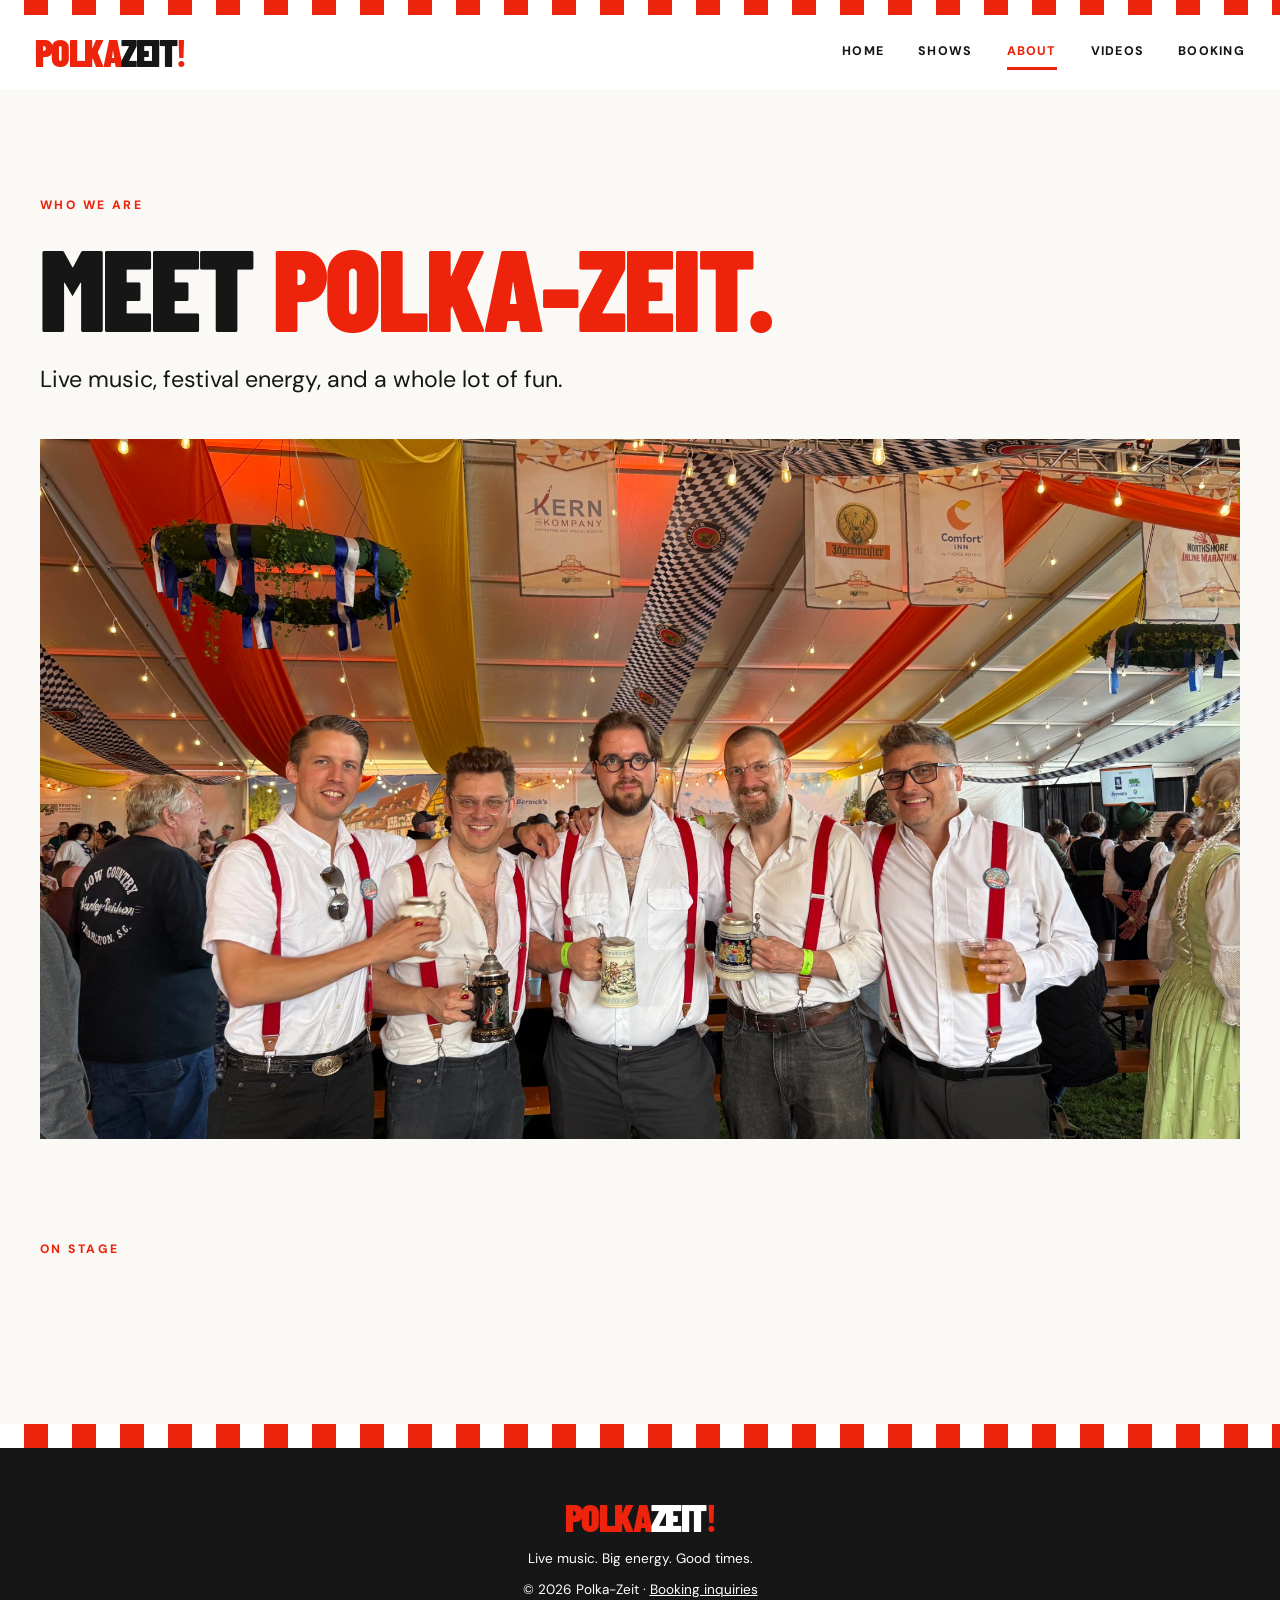
==== commit 53eab3c5: "Fix duplicate content in about.html Removed duplicate content in the about.html file." ====
--- a/about.html
+++ b/about.html
@@ -1 +1 @@
-<!doctype html><html lang="en"><head><meta charset="utf-8"><meta name="viewport" content="width=device-width,initial-scale=1"><meta name="description" content="Polka-Zeit — live polka, festival music, videos, and booking."><title>About | Polka-Zeit</title><link rel="stylesheet" href="style.css"></head><body><div class="checker top" aria-hidden="true"></div><header class="site-header"><div class="nav-wrap"><a class="wordmark" href="index.html" aria-label="Polka-Zeit home">POLKA<span>ZEIT</span><b>!</b></a><button class="menu-toggle" aria-controls="site-nav" aria-expanded="false">MENU ☰</button><nav id="site-nav" aria-label="Main navigation"><a href="index.html">Home</a><a href="shows.html">Shows</a><a href="about.html" aria-current="page">About</a><a href="videos.html">Videos</a><a href="booking.html">Booking</a></nav></div></header><main><section class="page-hero wrap"><p class="kicker red">WHO WE ARE</p><h1>MEET <span>POLKA-ZEIT.</span></h1><p class="lead"><span id="about-introduction">Live music, festival energy, and a whole lot of fun.</span></p><img class="wide-image" src="assets/band-group.jpg" alt="Five members of Polka-Zeit at Oktoberfest"></section><section class="wrap section-pad"><p class="kicker red">ON STAGE</p><h2>THE BAND IN ACTION</h2><div class="people-grid"><figure><img src="assets/accordion-red.jpg" alt="Accordionist playing a red Roland accordion"><figcaption>Accordion</figcaption></figure><figure><img src="assets/sax.jpg" alt="Saxophonist playing onstage"><figcaption>Saxophone</figcaption></figure><figure><img src="assets/tuba.jpg" alt="Tuba player performing"><figcaption>Tuba</figcaption></figure><figure><img src="assets/drums.jpg" alt="Drummer performing"><figcaption>Drums</figcaption></figure><figure><img src="assets/trumpet.jpg" alt="Trumpet player singing onstage"><figcaption>Trumpet</figcaption></figure></div><div id="member-bios" class="bio-grid" hidden></div></section></main><footer><div class="checker" aria-hidden="true"></div><div class="footer-content"><a class="wordmark footer-mark" href="index.html">POLKA<span>ZEIT</span><b>!</b></a><p class="footer-tagline">Live music. Big energy. Good times.</p><p>© <span id="year"></span> Polka-Zeit · <a href="booking.html">Booking inquiries</a></p></div></footer><script src="script.js"></script><script src="sheet-config.js"></script><script src="sheet-content.js"></script></body></html>+<!doctype html><html lang="en"><head><meta charset="utf-8"><meta name="viewport" content="width=device-width,initial-scale=1"><meta name="description" content="Polka-Zeit — live polka, festival music, videos, and booking."><title>About | Polka-Zeit</title><link rel="stylesheet" href="style.css"></head><body><div class="checker top" aria-hidden="true"></div><header class="site-header"><div class="nav-wrap"><a class="wordmark" href="index.html" aria-label="Polka-Zeit home">POLKA<span>ZEIT</span><b>!</b></a><button class="menu-toggle" aria-controls="site-nav" aria-expanded="false">MENU ☰</button><nav id="site-nav" aria-label="Main navigation"><a href="index.html">Home</a><a href="shows.html">Shows</a><a href="about.html" aria-current="page">About</a><a href="videos.html">Videos</a><a href="booking.html">Booking</a></nav></div></header><main><section class="page-hero wrap"><p class="kicker red">WHO WE ARE</p><h1>MEET <span>POLKA-ZEIT.</span></h1><p class="lead"><span id="about-introduction">Live music, festival energy, and a whole lot of fun.</span></p><img class="wide-image" src="assets/band-group.jpg" alt="Five members of Polka-Zeit at Oktoberfest"></section><section class="wrap section-pad"><p class="kicker red">ON STAGE</p><h2><div id="member-bios" class="bio-grid" hidden></div></section></main><footer><div class="checker" aria-hidden="true"></div><div class="footer-content"><a class="wordmark footer-mark" href="index.html">POLKA<span>ZEIT</span><b>!</b></a><p class="footer-tagline">Live music. Big energy. Good times.</p><p>© <span id="year"></span> Polka-Zeit · <a href="booking.html">Booking inquiries</a></p></div></footer><script src="script.js"></script><script src="sheet-config.js"></script><script src="sheet-content.js"></script></body></html>
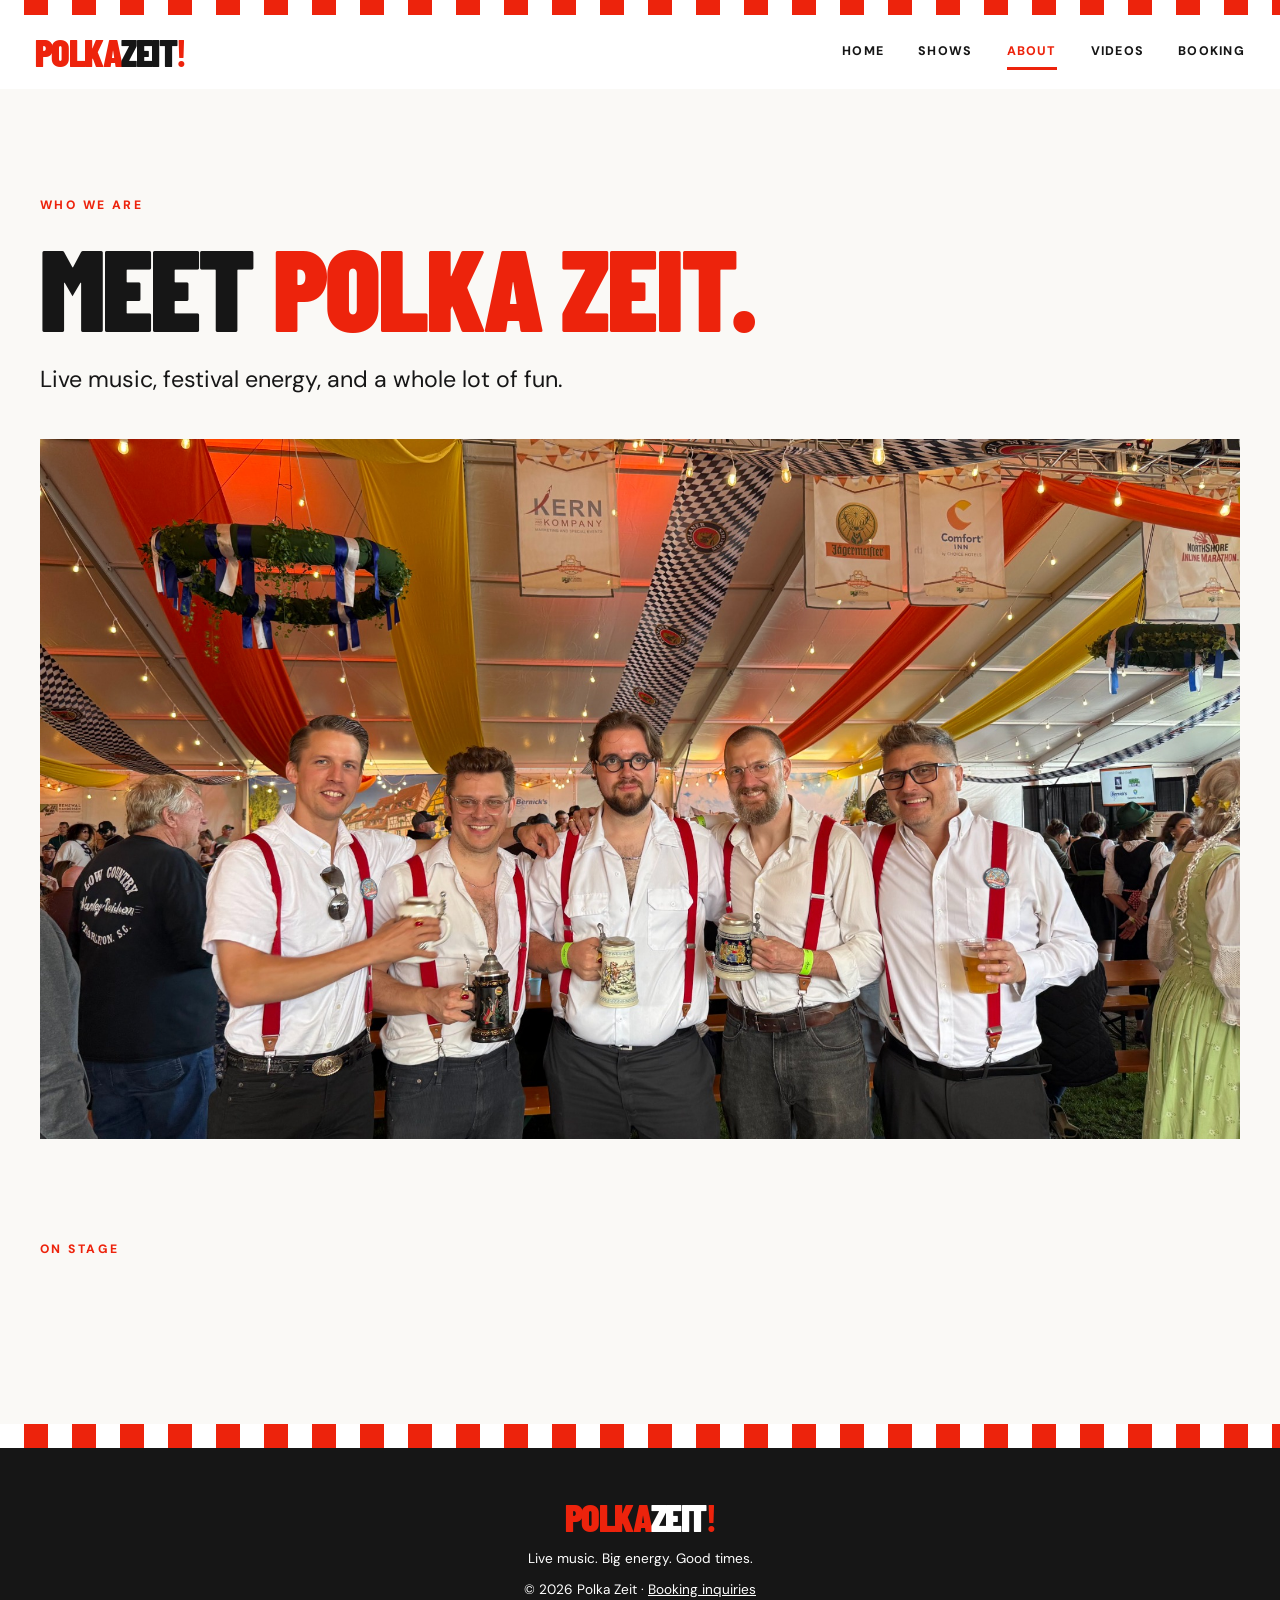
==== commit d3d386cf: "Fix HTML entity for 'Polka-Zeit' in about.html" ====
--- a/about.html
+++ b/about.html
@@ -1 +1 @@
-<!doctype html><html lang="en"><head><meta charset="utf-8"><meta name="viewport" content="width=device-width,initial-scale=1"><meta name="description" content="Polka-Zeit — live polka, festival music, videos, and booking."><title>About | Polka-Zeit</title><link rel="stylesheet" href="style.css"></head><body><div class="checker top" aria-hidden="true"></div><header class="site-header"><div class="nav-wrap"><a class="wordmark" href="index.html" aria-label="Polka-Zeit home">POLKA<span>ZEIT</span><b>!</b></a><button class="menu-toggle" aria-controls="site-nav" aria-expanded="false">MENU ☰</button><nav id="site-nav" aria-label="Main navigation"><a href="index.html">Home</a><a href="shows.html">Shows</a><a href="about.html" aria-current="page">About</a><a href="videos.html">Videos</a><a href="booking.html">Booking</a></nav></div></header><main><section class="page-hero wrap"><p class="kicker red">WHO WE ARE</p><h1>MEET <span>POLKA-ZEIT.</span></h1><p class="lead"><span id="about-introduction">Live music, festival energy, and a whole lot of fun.</span></p><img class="wide-image" src="assets/band-group.jpg" alt="Five members of Polka-Zeit at Oktoberfest"></section><section class="wrap section-pad"><p class="kicker red">ON STAGE</p><h2><div id="member-bios" class="bio-grid" hidden></div></section></main><footer><div class="checker" aria-hidden="true"></div><div class="footer-content"><a class="wordmark footer-mark" href="index.html">POLKA<span>ZEIT</span><b>!</b></a><p class="footer-tagline">Live music. Big energy. Good times.</p><p>© <span id="year"></span> Polka-Zeit · <a href="booking.html">Booking inquiries</a></p></div></footer><script src="script.js"></script><script src="sheet-config.js"></script><script src="sheet-content.js"></script></body></html>
+<!doctype html><html lang="en"><head><meta charset="utf-8"><meta name="viewport" content="width=device-width,initial-scale=1"><meta name="description" content="Polka-Zeit — live polka, festival music, videos, and booking."><title>About | Polka-Zeit</title><link rel="stylesheet" href="style.css"></head><body><div class="checker top" aria-hidden="true"></div><header class="site-header"><div class="nav-wrap"><a class="wordmark" href="index.html" aria-label="Polka-Zeit home">POLKA<span>ZEIT</span><b>!</b></a><button class="menu-toggle" aria-controls="site-nav" aria-expanded="false">MENU ☰</button><nav id="site-nav" aria-label="Main navigation"><a href="index.html">Home</a><a href="shows.html">Shows</a><a href="about.html" aria-current="page">About</a><a href="videos.html">Videos</a><a href="booking.html">Booking</a></nav></div></header><main><section class="page-hero wrap"><p class="kicker red">WHO WE ARE</p><h1>MEET <span>POLKA ZEIT.</span></h1><p class="lead"><span id="about-introduction">Live music, festival energy, and a whole lot of fun.</span></p><img class="wide-image" src="assets/band-group.jpg" alt="Five members of Polka-Zeit at Oktoberfest"></section><section class="wrap section-pad"><p class="kicker red">ON STAGE</p><h2><div id="member-bios" class="bio-grid" hidden></div></section></main><footer><div class="checker" aria-hidden="true"></div><div class="footer-content"><a class="wordmark footer-mark" href="index.html">POLKA<span>ZEIT</span><b>!</b></a><p class="footer-tagline">Live music. Big energy. Good times.</p><p>© <span id="year"></span> Polka Zeit · <a href="booking.html">Booking inquiries</a></p></div></footer><script src="script.js"></script><script src="sheet-config.js"></script><script src="sheet-content.js"></script></body></html>
--- a/style.css
+++ b/style.css
@@ -1,3 +1,7 @@
 @import url('https://fonts.googleapis.com/css2?family=Barlow+Condensed:wght@500;600;700;800;900&family=DM+Sans:wght@400;500;600;700;800&display=swap');:root{--red:#ed230c;--ink:#161616;--white:#fff;--cream:#faf9f6}*{box-sizing:border-box}html{scroll-behavior:smooth}body{margin:0;background:var(--cream);color:var(--ink);font-family:'DM Sans',Arial,sans-serif}img{display:block;max-width:100%}a{color:inherit}.checker{height:24px;background-color:white;background-image:conic-gradient(var(--red) 25%,white 0 50%,var(--red) 0 75%,white 0);background-size:48px 48px}.checker.top{height:15px}.site-header{background:white;position:relative;z-index:4}.nav-wrap{max-width:1400px;margin:auto;display:flex;align-items:center;justify-content:space-between;padding:18px 35px;gap:25px}.wordmark{text-decoration:none;color:var(--red);font-family:'Barlow Condensed',Impact,sans-serif;font-size:clamp(1.8rem,3vw,2.5rem);font-weight:900;letter-spacing:-.04em;line-height:1}.wordmark span{color:var(--ink)}.wordmark b{color:var(--red)}nav{display:flex;align-items:center;gap:34px}nav a{text-decoration:none;font-size:.78rem;text-transform:uppercase;font-weight:800;letter-spacing:.1em;padding:8px 0;border-bottom:3px solid transparent}nav a:hover,nav a[aria-current="page"]{color:var(--red);border-color:var(--red)}.menu-toggle{display:none;background:white;border:2px solid var(--ink);font-weight:800;padding:9px 12px}.hero{height:min(760px,77vw);min-height:510px;position:relative;overflow:hidden;color:white;display:flex;align-items:center}.hero-photo{position:absolute;width:100%;height:100%;object-fit:cover;object-position:center 45%}.hero-shade{position:absolute;inset:0;background:linear-gradient(90deg,rgba(0,0,0,.81) 0%,rgba(0,0,0,.46) 50%,rgba(0,0,0,.1) 100%)}.hero-copy{position:relative;width:min(1250px,100%);margin:auto;padding:65px 40px}.kicker{font-size:.76rem;letter-spacing:.2em;font-weight:800;text-transform:uppercase}.red{color:var(--red)}h1,h2,h3{font-family:'Barlow Condensed',Impact,'Arial Narrow',sans-serif;font-weight:900;text-transform:uppercase;line-height:.9;letter-spacing:-.025em}h1{font-size:clamp(4rem,10vw,9rem);margin:22px 0}h1 span,.page-hero h1 span{color:var(--red)}.hero-sub{font-size:clamp(1.1rem,2.2vw,1.5rem);font-weight:700}.cta-row{display:flex;flex-wrap:wrap;gap:14px;margin-top:30px}.btn{display:inline-flex;align-items:center;justify-content:center;padding:16px 25px;font-weight:800;font-size:.85rem;letter-spacing:.07em;text-decoration:none;text-transform:uppercase;transition:transform .2s}.btn:hover{transform:translateY(-3px)}.btn-red{background:var(--red);color:white}.btn-outline{border:2px solid white;color:white}.btn-white{background:white;color:var(--red)}.divider-check{height:30px}.wrap{width:min(1200px,calc(100% - 64px));margin:auto}.intro-section{padding:100px 0 90px;text-align:center}.intro-section h2{font-size:clamp(3.8rem,8vw,7rem);margin:18px 0}.intro-section h2 em{font-style:normal;color:var(--red)}.lead{font-size:clamp(1.1rem,2vw,1.45rem);line-height:1.6;max-width:720px}.intro-section .lead{margin:0 auto 26px}.text-link{font-weight:800;text-decoration:none;color:var(--red);text-transform:uppercase}.image-feature{display:grid;grid-template-columns:1.25fr 1fr;background:white;align-items:center}.image-feature>img{width:100%;height:480px;object-fit:cover}.feature-copy{padding:55px}.feature-copy h2,.booking-panel h2{font-size:clamp(3rem,5vw,5rem);margin:20px 0}.feature-copy p:not(.kicker){line-height:1.7}.tile-section{padding:100px 0}.section-title h2,.section-pad h2{font-size:clamp(3rem,6vw,5.5rem);margin:15px 0 35px}.tiles{display:grid;grid-template-columns:repeat(3,1fr);gap:20px}.tile{text-decoration:none;background:white;overflow:hidden}.tile img{width:100%;height:280px;object-fit:cover;transition:transform .25s}.tile:hover img{transform:scale(1.03)}.tile span{display:flex;justify-content:space-between;align-items:center;padding:18px 20px;font-family:'Barlow Condensed',Impact,sans-serif;font-size:2rem;font-weight:900;color:var(--red)}.banner{position:relative;min-height:450px;color:white;display:flex;align-items:center;overflow:hidden}.banner>img{position:absolute;inset:0;width:100%;height:100%;object-fit:cover}.banner:before{content:'';position:absolute;inset:0;background:rgba(0,0,0,.65);z-index:1}.banner>div{position:relative;z-index:2;width:min(1200px,calc(100% - 64px));margin:auto;padding:60px 0}.banner h2{font-size:clamp(4rem,8vw,8rem);margin:20px 0 30px}.page-hero{padding-top:95px;padding-bottom:90px}.page-hero h1{font-size:clamp(4.5rem,9vw,8rem)}.page-hero .lead{margin-bottom:40px}.wide-image{width:100%;max-height:700px;object-fit:cover}.section-pad{padding-bottom:100px}.people-grid{display:grid;grid-template-columns:repeat(5,minmax(0,1fr));gap:14px}.people-grid figure{margin:0;background:white}.people-grid img{width:100%;height:310px;object-fit:cover;object-position:center top}.people-grid figcaption{padding:14px;font-weight:800;text-transform:uppercase;color:var(--red)}.small-note{font-size:.9rem;color:#666;line-height:1.6}.empty-shows{padding:55px;background:white;border-left:8px solid var(--red);margin-top:55px}.empty-shows strong{font-family:'Barlow Condensed',Impact,sans-serif;font-size:2.7rem}.empty-shows p{font-size:1.1rem}.video-spotlight{display:grid;grid-template-columns:1.25fr 1fr;gap:40px;align-items:center;background:white;padding:24px}.video-spotlight img{width:100%}.video-spotlight h2{font-size:clamp(2.5rem,5vw,4.5rem);margin:10px 0}.video-spotlight p{line-height:1.6}.photo-strip{display:grid;grid-template-columns:1fr 1fr;gap:20px;margin-top:30px}.photo-strip img{width:100%;height:330px;object-fit:cover}.booking-panel{display:grid;grid-template-columns:1fr 1fr;background:white;gap:20px;align-items:center}.booking-panel>div{padding:50px}.booking-panel>img{height:520px;width:100%;object-fit:cover}footer{background:var(--ink);color:white}.footer-content{padding:50px 32px 60px;text-align:center}.footer-mark span{color:white}.footer-content p{font-size:.85rem}.footer-content a:not(.wordmark){color:white}@media(max-width:850px){.nav-wrap{padding:15px 20px;flex-wrap:wrap}.menu-toggle{display:block}nav{display:none;flex-direction:column;align-items:stretch;width:100%;gap:0}nav.open{display:flex}nav a{padding:14px 0;border-bottom:1px solid #eee}.hero{min-height:540px;height:68vh}.hero-copy{padding:45px 25px}.wrap{width:calc(100% - 36px)}.intro-section{padding:70px 0}.image-feature,.video-spotlight,.booking-panel{grid-template-columns:1fr}.image-feature>img{height:350px}.feature-copy,.booking-panel>div{padding:32px}.tiles{gap:12px}.tile img{height:180px}.people-grid{grid-template-columns:repeat(3,1fr)}.page-hero{padding-top:65px}}@media(max-width:550px){.tiles{grid-template-columns:1fr}.tile img{height:230px}.people-grid{grid-template-columns:repeat(2,1fr)}.people-grid img{height:230px}.photo-strip{grid-template-columns:1fr}.hero h1{font-size:clamp(4rem,18vw,6rem)}.hero{min-height:560px}.banner{min-height:360px}.checker{background-size:36px 36px;height:18px}.cta-row{flex-direction:column;align-items:flex-start}}
 /* Google Sheets managed sections */
 .shows-list{display:grid;gap:14px;margin-top:28px}.show-entry{display:grid;grid-template-columns:160px 1fr auto;gap:22px;align-items:center;padding:24px;border:2px solid #e7e1dc;background:#fff}.show-date{font-weight:900;color:#bf1f2d;font-size:1.2rem}.show-details h3,.bio-card h3,.video-card h3{margin:0 0 6px}.show-details p{margin:3px 0}.show-location{font-weight:700}.past-shows{padding-top:30px}.empty-list{padding:26px;border:2px dashed #d6c8c8;font-weight:700}.bio-grid{display:grid;grid-template-columns:repeat(auto-fit,minmax(260px,1fr));gap:24px;margin-top:32px}.bio-card{background:#fff;border:1px solid #e8dddd;overflow:hidden}.bio-card img{display:block;width:100%;height:240px;object-fit:cover}.bio-card>div{padding:20px}.bio-card p{line-height:1.6}.video-grid{display:grid;grid-template-columns:repeat(auto-fit,minmax(280px,1fr));gap:26px;margin:36px 0}.video-card iframe{width:100%;aspect-ratio:16/9;border:0;display:block}.video-card h3{margin-top:12px}.video-card p{line-height:1.5}#booking-contact{display:flex;gap:14px;align-items:flex-start;flex-direction:column;margin-top:20px}.contact-phone{font-weight:700;color:#b51d2c}@media(max-width:700px){.show-entry{grid-template-columns:1fr;gap:10px;padding:18px}.show-entry .btn{justify-self:start}}
+
+/* Polka-Zeit additional original performance photographs */
+.intro-stage-photo{display:block;width:100%;max-height:550px;object-fit:cover;object-position:center 45%;margin:42px auto 0}
+.shows-stage-photo{display:block;width:100%;max-height:540px;object-fit:cover;object-position:center 45%;margin:32px 0 38px}
